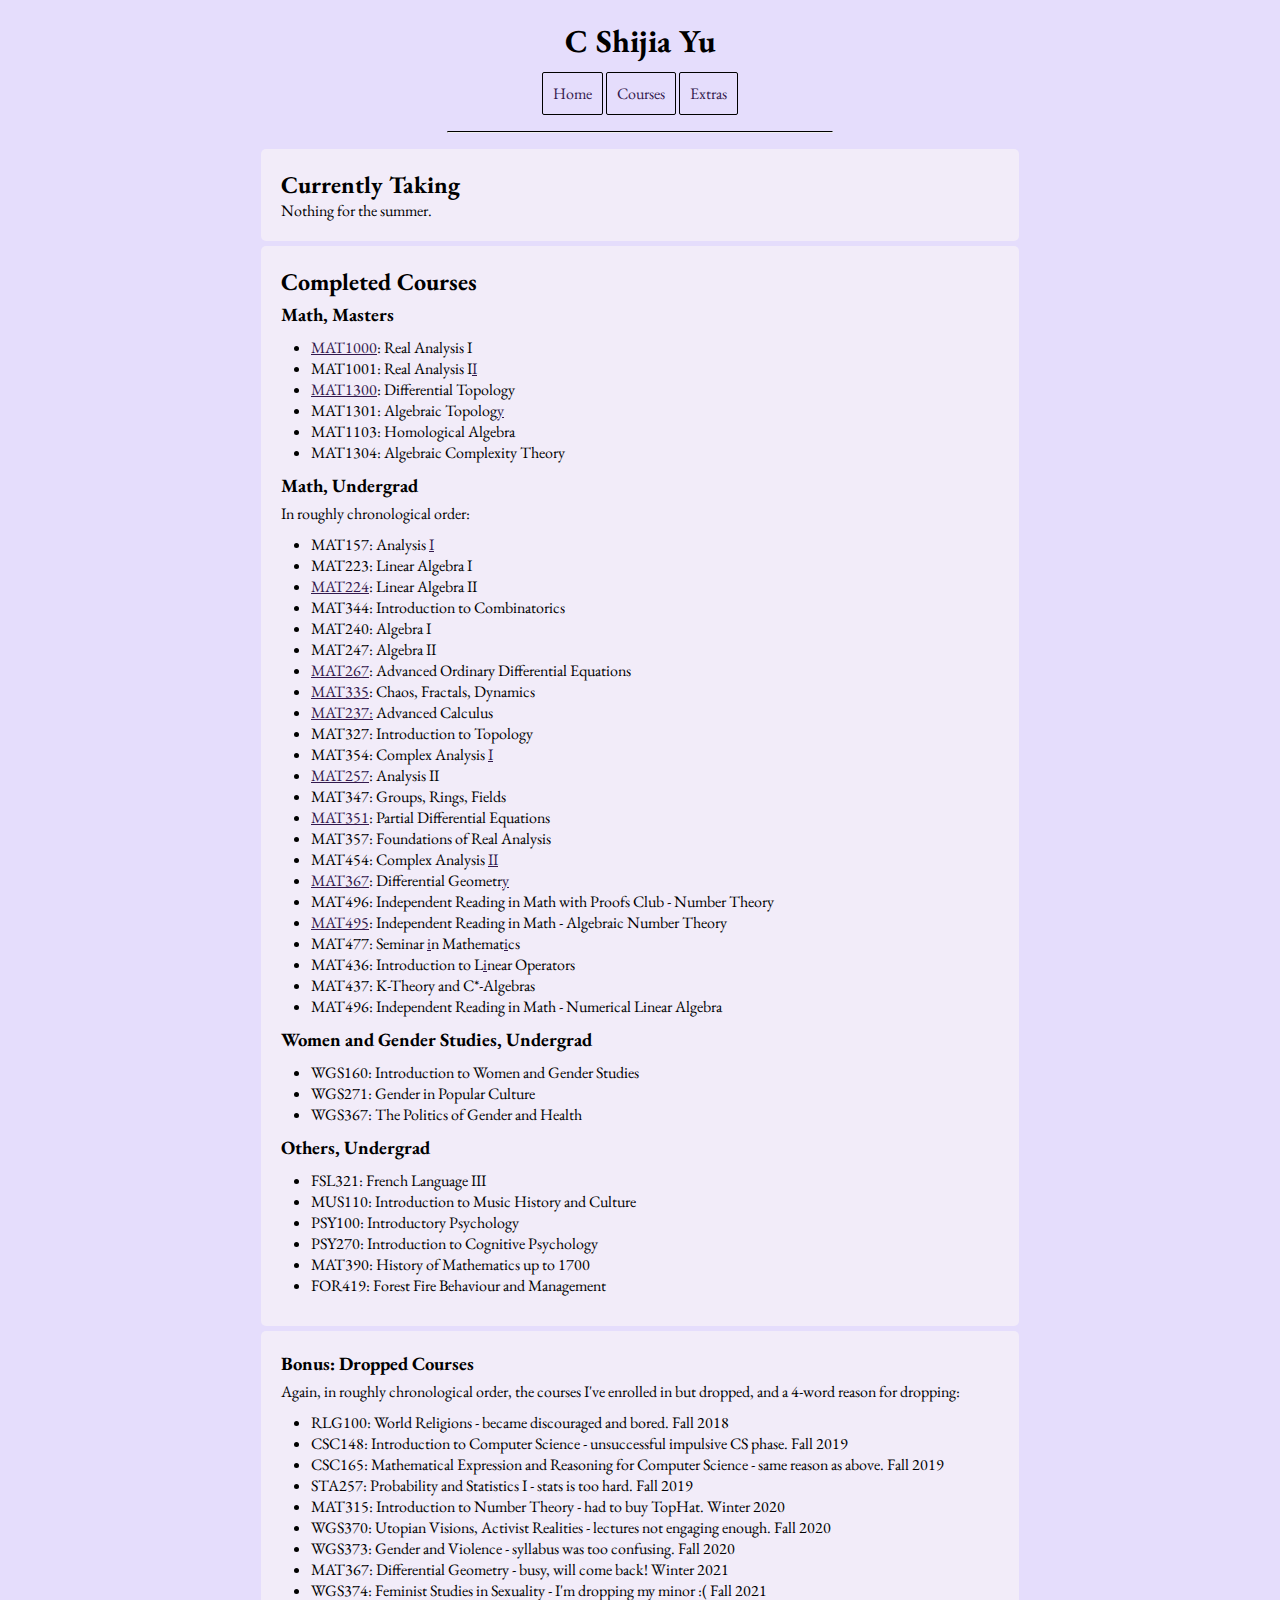
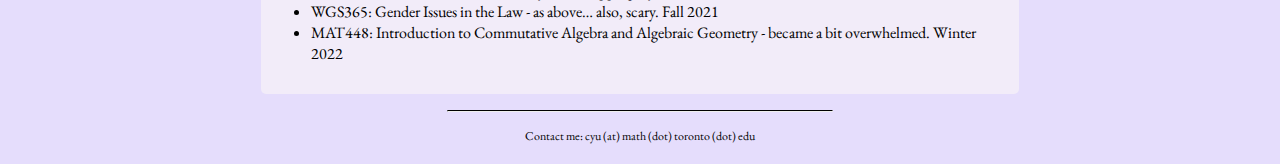
==== courses.html @ fa4fed82 "Create courses.html" ====
<!doctype html>
<!--declare doctype, language, and direction-->
<!-- also, purple -->
<html lang="en-CA" dir="ltr" id="purple">
<head>
    <title>C's Courses</title>
    <!-- set up metedata -->
    <meta charset="utf-8">
    <meta name="description" content="Personal webpage of C Shijia Yu">
    <meta name="author" content="C Shijia Yu">
    <meta name="keywords" content="C, Shijia, Yu">
    <!-- include EB Garamond font -->
    <link rel="preconnect" href="https://fonts.gstatic.com">
    <link href="https://fonts.googleapis.com/css2?family=EB+Garamond:ital,wght@0,400;0,600;1,500&display=swap" rel="stylesheet">
    <!-- include stylesheets; yes, this bitch knows css too -->
    <link rel="stylesheet" type="text/css" href="css/global.css">
</head>
<body>
<!-- include universal header -->
 <header class="global_header">
    <h1 id="main_header">
        C Shijia Yu
    </h1>
    <nav id="main_navigation">
        <ul>
            <li><a href="index.html">Home</a></li>
            <li><a href="courses.html">Courses</a></li>
            <li><a href="extras.html">Extras</a></li>
        </ul>
    </nav>
    <hr id="sep_bar">
    </header>
<main>
    <!-- current courses -->
    <section class="box">
    <h2>Currently Taking</h2>
    <p>Nothing for the summer.</p>
    </section>
    <!-- completed courses -->

    <section class="box">
    <h2 id="courses">Completed Courses</h2>
    <h3>Math, Masters</h3>
    <ul>
        <li><a href="https://www.math.toronto.edu/kzhang/teaching/courses/mat-1000-2020/">MAT1000</a>: Real Analysis I</li>
        <li>MAT1001: Real Analysis I<a href="https://drive.google.com/drive/folders/1SirUmqWJ_5LXY7wv3eq6D_4xUieSqdWY?usp=sharing">I</a></li>
        <li><a href="http://www.math.toronto.edu/mgualt/courses/22-1300/">MAT1300</a>: Differential Topology</li>
        <li>MAT1301: Algebraic Topolog<a href="https://drive.google.com/drive/folders/1PH_O1gRsdrCymuRpgZFiL2IYno3izfiW?usp=sharing">y</a></li>
        <li>MAT1103: Homological Algebra</li>
        <li>MAT1304: Algebraic Complexity Theory</li>
    </ul>
        <h3>Math, Undergrad</h3>
    <p>In roughly chronological order:</p>
    <ul>
        <li>MAT157: Analysis <a href="images/EpsilonDeltaHalloween.jpeg">I</a></li>
        <li>MAT223: Linear Algebra I</li>
        <li><a href="http://www.math.toronto.edu/nhoell/MAT224/">MAT224</a>: Linear Algebra II</li>
        <li>MAT344: Introduction to Combinatorics </li>        
        <li>MAT240: Algebra I</li>
        <li>MAT247: Algebra II</li>
        <li><a href="http://www.math.toronto.edu/mpugh/Teaching/MAT267_20/mat267.html">MAT267</a>: Advanced Ordinary Differential Equations</li>
        <li><a href="https://github.com/siefkenj/2020-MAT-335-webpage">MAT335</a>: Chaos, Fractals, Dynamics</li>
        <li><a href="http://www.math.toronto.edu/courses/mat237y1/20199/contents.html">MAT237:</a> Advanced Calculus</li>
        <li>MAT327: Introduction to Topology</li>
        <li>MAT354: Complex Analysis <a href="https://soundcloud.com/yewlkang/sets/complex-analysis">I</a></li>
        <li><a href="http://drorbn.net/AcademicPensieve/Classes/2021-257-AnalysisII/">MAT257</a>: Analysis II</li>
        <li>MAT347: Groups, Rings, Fields</li>
        <li><a href="http://individual.utoronto.ca/cketterer/mat351">MAT351</a>: Partial Differential Equations</li>
        <li>MAT357: Foundations of Real Analysis</li>
        <li>MAT454: Complex Analysis <a href="http://www.math.tau.ac.il/~ivrii/ComplexAnalysis.pdf">II</a></li>
        <li><a href="https://www.math.toronto.edu/laithy/3672021/index.html">MAT367</a>: Differential Geometr<a href="writings/mat367_notes.pdf">y</a></li>
        <li>MAT496: Independent Reading in Math with Proofs Club - Number Theory</li>
        <li><a href="http://www.math.toronto.edu/~ila/mat415h1f2021.html">MAT495</a>: Independent Reading in Math - Algebraic Number Theory</li>
        <li>MAT477: Seminar <a href="writings/mat477_geomusic.pdf">i</a>n Mathemat<a href="writings/mat477_graphs.pdf">i</a>cs</li>
        <li>MAT436: Introduction to L<a href="writings/mat436_exercises.pdf">i</a>near Operators</li>
	  <li>MAT437: K-Theory and C*-Algebras</li>
        <li>MAT496: Independent Reading in Math - Numerical Linear Algebra</li>
    </ul>
    <h3>Women and Gender Studies, Undergrad</h3>
    <ul>
        <li>WGS160: Introduction to Women and Gender Studies</li>
        <li>WGS271: Gender in Popular Culture</li>
        <li>WGS367: The Politics of Gender and Health</li>
    </ul>
    <h3>Others, Undergrad</h3>
    <ul>
        <li>FSL321: French Language III</li>
        <li>MUS110: Introduction to Music History and Culture</li>
        <li>PSY100: Introductory Psychology </li>
        <li>PSY270: Introduction to Cognitive Psychology</li>
        <li>MAT390: History of Mathematics up to 1700</li>
	  <li>FOR419: Forest Fire Behaviour and Management</li>
    </ul>
    </section>
    <!-- dropped courses -->
    <section class="box">
    <h3 style="margin-top: 0px;">Bonus: Dropped Courses </h3>
    <p>Again, in roughly chronological order, the courses I've enrolled in but dropped, and a 4-word reason for dropping:</p>
    <ul>
        <li>RLG100: World Religions - became discouraged and bored. Fall 2018</li>
        <li>CSC148: Introduction to Computer Science - unsuccessful impulsive CS phase. Fall 2019</li>
        <li>CSC165: Mathematical Expression and Reasoning for Computer Science - same reason as above. Fall 2019</li>
        <li>STA257: Probability and Statistics I - stats is too hard. Fall 2019</li>
        <li>MAT315: Introduction to Number Theory - had to buy TopHat. Winter 2020</li>
        <li>WGS370: Utopian Visions, Activist Realities - lectures not engaging enough. Fall 2020</li>
        <li>WGS373: Gender and Violence - syllabus was too confusing. Fall 2020</li>
        <li>MAT367: Differential Geometry - busy, will come back! Winter 2021</li>
        <li>WGS374: Feminist Studies in Sexuality - I'm dropping my minor :( Fall 2021</li>
        <li>WGS365: Gender Issues in the Law - as above… also, scary. Fall 2021</li>
        <li>MAT448: Introduction to Commutative Algebra and Algebraic Geometry - became a bit overwhelmed. Winter 2022</li>
    </ul>
    </section>
</main>
<!-- include universal footer -->
<footer id="global_footer">
<hr id="sep_bar">
<ul>
    <li>Contact me: </li>
    <li>cyu (at) math (dot) toronto (dot) edu</li>
</ul>
</footer>
</body>
</html>
---- css/global.css ----
/* Format the header */
#main_header, #main_navigation ul {
  text-align: center;
  margin: 0;
  padding: 0;
}

/* Header separation bar */
/* #header_separation {
  display: block;
  border-top: 1px solid #000000;
  margin: 1em 0;
  padding: 0;
}
*/

/* Make the navigation list horizontal and boxed */
#main_navigation ul li {
  display: inline-block;
  list-style-type: none;
  border: 1px solid black;
  margin: 0;
  margin-top: 10px;
  padding: 0;
  border-radius: 2px
}

/* Makes the whole link boxes clickable & remove underline */
#main_navigation a {
  display: inline-block;
  margin: 0 auto;
  padding:10px 10px;
  text-decoration: none;
}


/* Format the Footer */
#global_footer {
  text-align: center;
  font-size: 12px;
  color: #000000;
}

#global_footer ul {
  margin: 0;
  padding: 0;
}

#global_footer ul li {
  display: inline;
  list-style-type: none;
}

/* Make sure the networking icon images are the right size and alignment */
.networking_image {
  vertical-align: middle;
  height: 24px;
  width: 24px;
}

/* Footer separation bar */
/* 
#footer_separation {
  display: block;
  border: 0;
  background-color: HSL(220, 16%, 15%);
  height: 1px;
  margin: 2em 20% 1em 20%;
  padding: 0;
}
*/

/* Separation bar for both header and footer */
#sep_bar {
  width: 50%;
  margin: auto;
  margin-top: 16px;
  margin-bottom: 16px;
  border-top: 1px solid #000000;
  background-color: #000000;
}


/* Styling for Every Page */
body {
  margin: 20px 20%;
  padding: 0px;
  color: #000000;
  font-family: "EB Garamond", serif;
}

.box {
      margin: 5px;
      padding: 20px;
      border-radius: 5px;
      box-sizing: border-box;
    }

/* tweak box properties of different elements */
h2, p {
  margin: 0px;
}
h3 {
  margin-top: 5px;
  margin-bottom: 5px;
}
ul {
  margin: 10px;
  padding-left: 20px;
}


/* Giving separate colours to each page */
#pink {
  background-color: #ffe6e6;
}
#pink .box{
  background-color: #fff0f4; 
}
#pink a {
  color: #4d0000;
}
#purple {
  background-color: #E5DDFC;
}
#purple .box{
  background-color: #f2ecf9; 
}
#purple a {
  color: #33194d;
}
#blue {
  background-color: #ccd9ff;
}
#blue .box{
  background-color: #e6ecff; 
}
#blue a {
  color: #00004d;
}
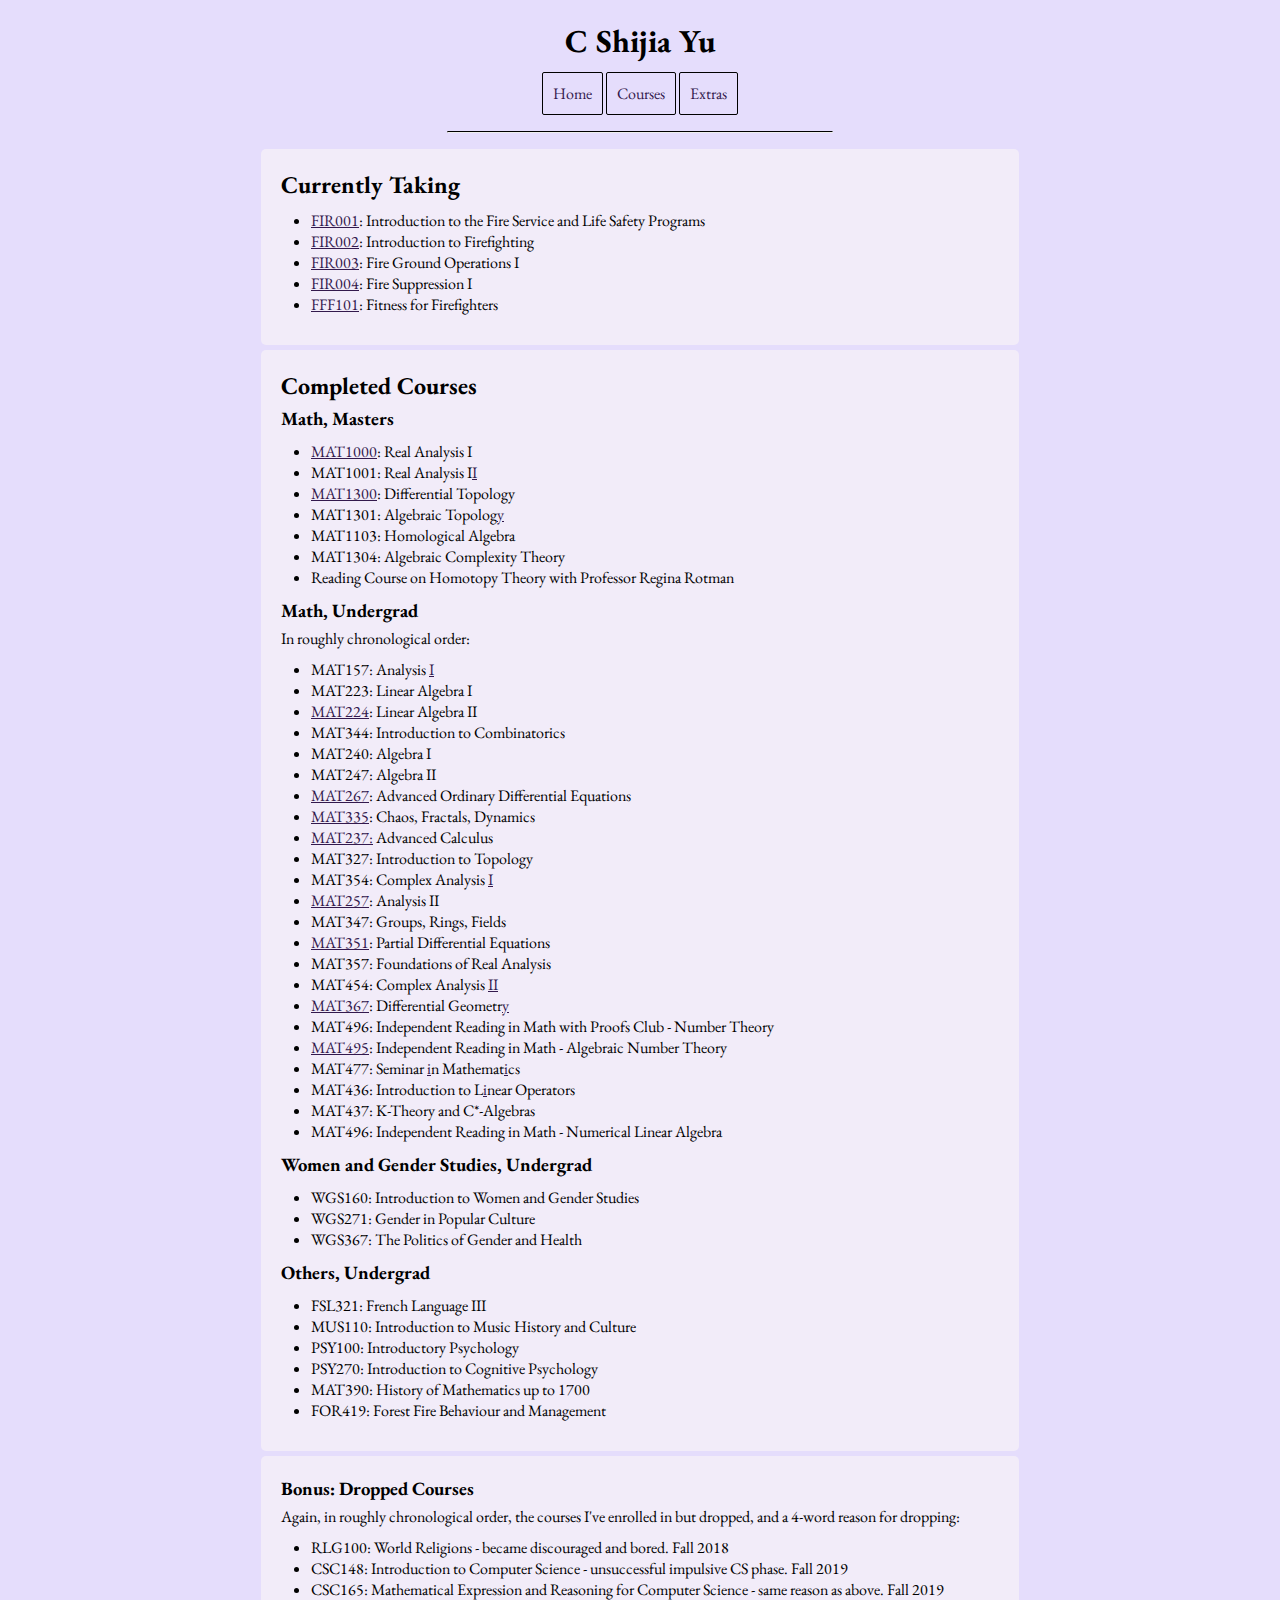
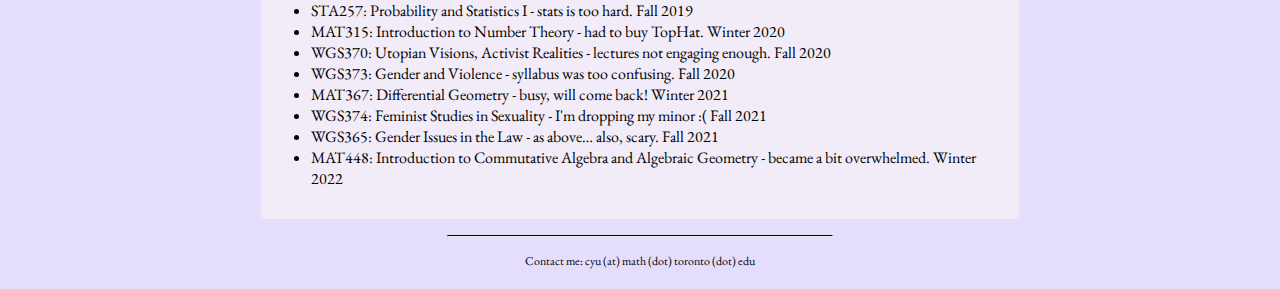
==== commit 553900a3: "Added fire info, fixed nathan links" ====
--- a/courses.html
+++ b/courses.html
@@ -34,7 +34,13 @@
     <!-- current courses -->
     <section class="box">
     <h2>Currently Taking</h2>
-    <p>Nothing for the summer.</p>
+    <ul>
+        <li><a href="https://www.senecacollege.ca/ssos/find/FIR001/current/ce">FIR001</a>: Introduction to the Fire Service and Life Safety Programs</li>
+        <li><a href="https://www.senecacollege.ca/ssos/find/FIR002/current/ce">FIR002</a>: Introduction to Firefighting</li>
+        <li><a href="https://www.senecacollege.ca/ssos/find/FIR003/current/ce">FIR003</a>: Fire Ground Operations I</li>
+        <li><a href="https://www.senecacollege.ca/ssos/find/FIR004/current/ce">FIR004</a>: Fire Suppression I</li>
+        <li><a href="https://www.senecacollege.ca/ssos/find/FFF101/current/ce">FFF101</a>: Fitness for Firefighters</li>
+    </ul>
     </section>
     <!-- completed courses -->
 
@@ -48,6 +54,7 @@
         <li>MAT1301: Algebraic Topolog<a href="https://drive.google.com/drive/folders/1PH_O1gRsdrCymuRpgZFiL2IYno3izfiW?usp=sharing">y</a></li>
         <li>MAT1103: Homological Algebra</li>
         <li>MAT1304: Algebraic Complexity Theory</li>
+        <li>Reading Course on Homotopy Theory with Professor Regina Rotman</li>
     </ul>
         <h3>Math, Undergrad</h3>
     <p>In roughly chronological order:</p>
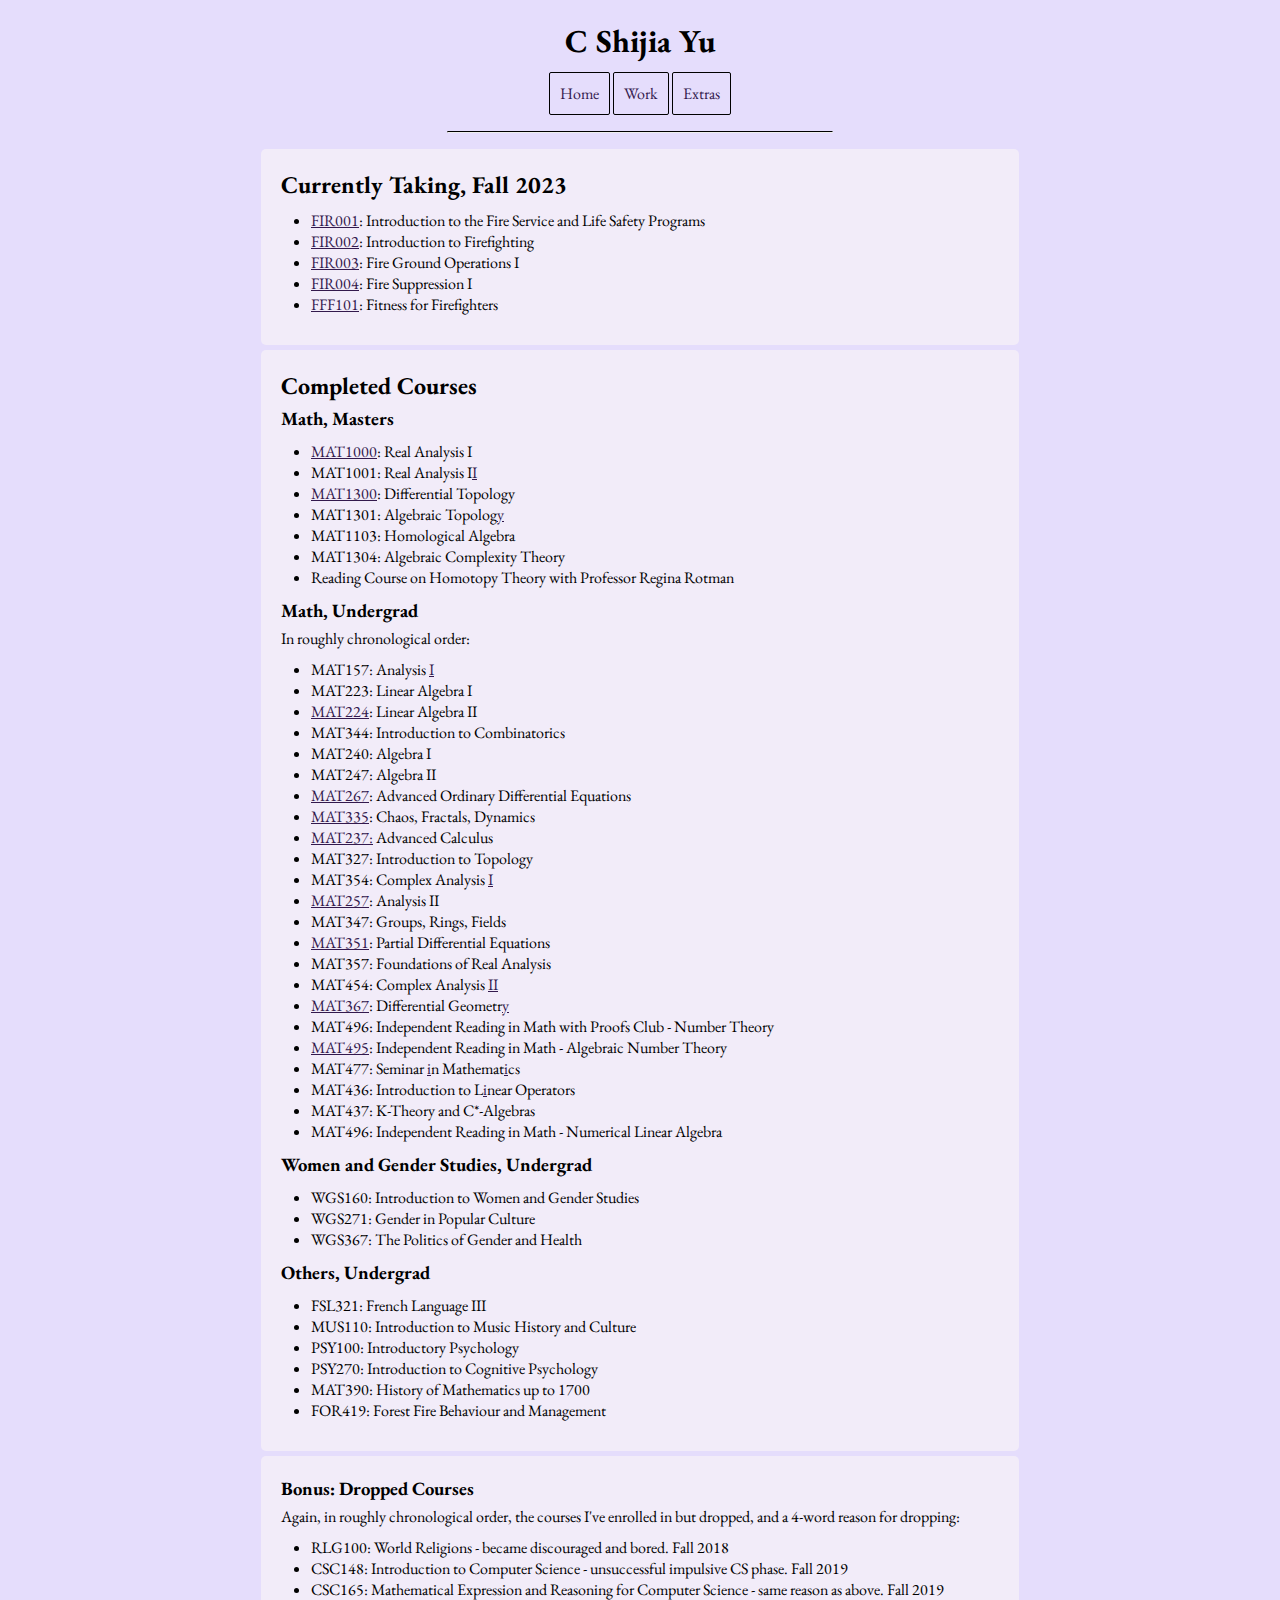
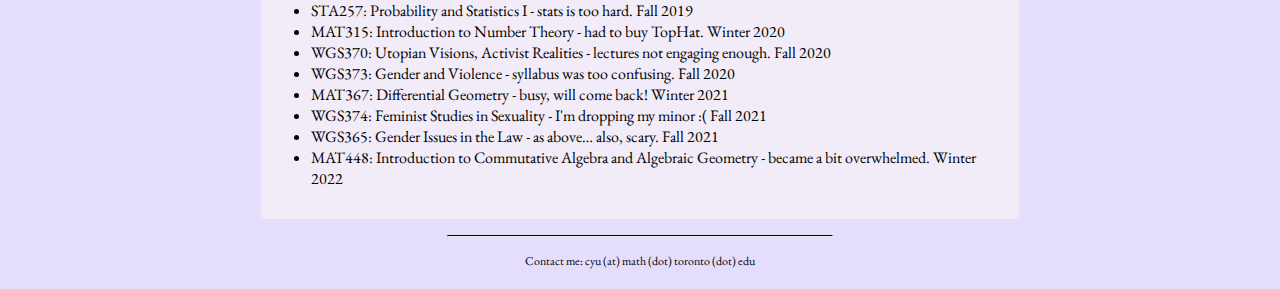
==== commit bd905204: "Rearranged information, added second page" ====
--- a/courses.html
+++ b/courses.html
@@ -24,7 +24,7 @@
     <nav id="main_navigation">
         <ul>
             <li><a href="index.html">Home</a></li>
-            <li><a href="courses.html">Courses</a></li>
+            <li><a href="work.html">Work</a></li>
             <li><a href="extras.html">Extras</a></li>
         </ul>
     </nav>
@@ -33,7 +33,7 @@
 <main>
     <!-- current courses -->
     <section class="box">
-    <h2>Currently Taking</h2>
+    <h2>Currently Taking, Fall 2023</h2>
     <ul>
         <li><a href="https://www.senecacollege.ca/ssos/find/FIR001/current/ce">FIR001</a>: Introduction to the Fire Service and Life Safety Programs</li>
         <li><a href="https://www.senecacollege.ca/ssos/find/FIR002/current/ce">FIR002</a>: Introduction to Firefighting</li>
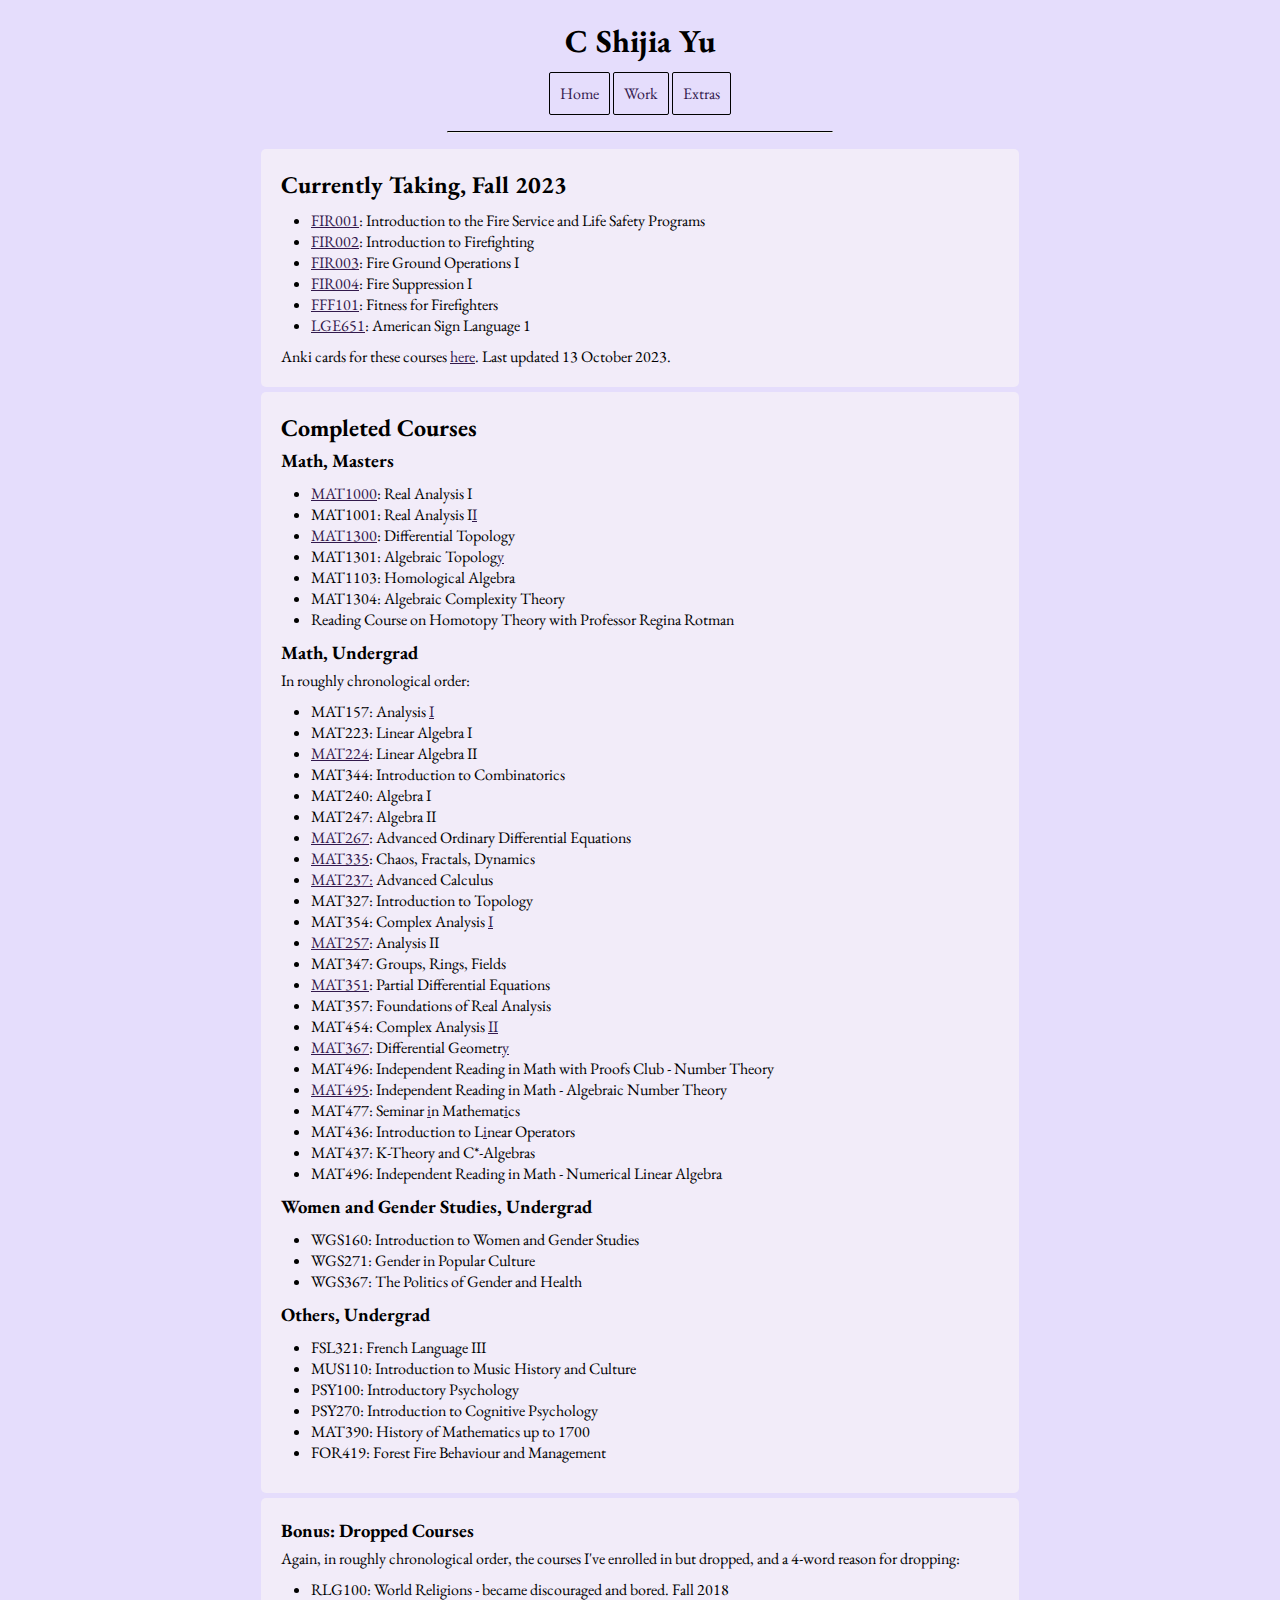
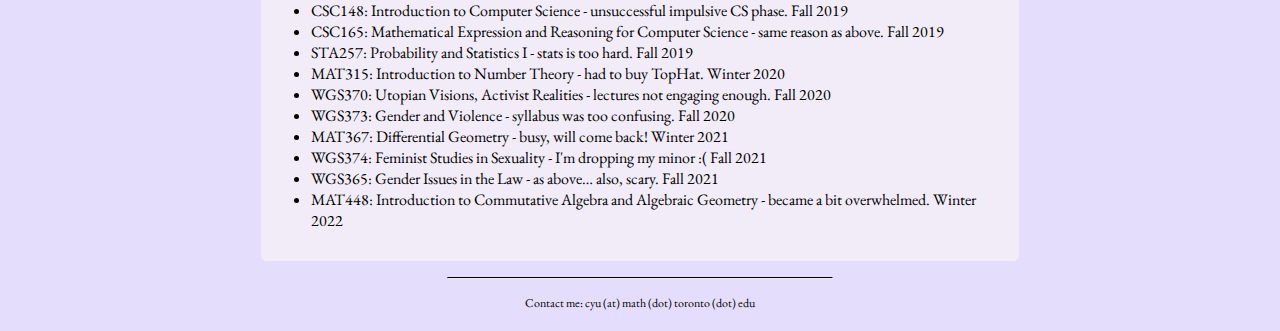
==== commit 8fffbba6: "Added link to anki cards" ====
--- a/courses.html
+++ b/courses.html
@@ -40,6 +40,9 @@
         <li><a href="https://www.senecacollege.ca/ssos/find/FIR003/current/ce">FIR003</a>: Fire Ground Operations I</li>
         <li><a href="https://www.senecacollege.ca/ssos/find/FIR004/current/ce">FIR004</a>: Fire Suppression I</li>
         <li><a href="https://www.senecacollege.ca/ssos/find/FFF101/current/ce">FFF101</a>: Fitness for Firefighters</li>
+        <li><a href="https://www.senecacollege.ca/ssos/find/LGE651/current/ce">LGE651</a>: American Sign Language 1</li>
+    </ul>
+    <p>Anki cards for these courses <a href="https://drive.google.com/drive/folders/1fi_HbduENBKtjMVKZiLO4XAC4bFgEgTQ?usp=sharing">here</a>. Last updated 13 October 2023.</p>
     </ul>
     </section>
     <!-- completed courses -->
--- a/css/global.css
+++ b/css/global.css
@@ -1,140 +1,151 @@
-/* Format the header */
-#main_header, #main_navigation ul {
-  text-align: center;
-  margin: 0;
-  padding: 0;
-}
-
-/* Header separation bar */
-/* #header_separation {
-  display: block;
-  border-top: 1px solid #000000;
-  margin: 1em 0;
-  padding: 0;
-}
-*/
-
-/* Make the navigation list horizontal and boxed */
-#main_navigation ul li {
-  display: inline-block;
-  list-style-type: none;
-  border: 1px solid black;
-  margin: 0;
-  margin-top: 10px;
-  padding: 0;
-  border-radius: 2px
-}
-
-/* Makes the whole link boxes clickable & remove underline */
-#main_navigation a {
-  display: inline-block;
-  margin: 0 auto;
-  padding:10px 10px;
-  text-decoration: none;
-}
-
-
-/* Format the Footer */
-#global_footer {
-  text-align: center;
-  font-size: 12px;
-  color: #000000;
-}
-
-#global_footer ul {
-  margin: 0;
-  padding: 0;
-}
-
-#global_footer ul li {
-  display: inline;
-  list-style-type: none;
-}
-
-/* Make sure the networking icon images are the right size and alignment */
-.networking_image {
-  vertical-align: middle;
-  height: 24px;
-  width: 24px;
-}
-
-/* Footer separation bar */
-/* 
-#footer_separation {
-  display: block;
-  border: 0;
-  background-color: HSL(220, 16%, 15%);
-  height: 1px;
-  margin: 2em 20% 1em 20%;
-  padding: 0;
-}
-*/
-
-/* Separation bar for both header and footer */
-#sep_bar {
-  width: 50%;
-  margin: auto;
-  margin-top: 16px;
-  margin-bottom: 16px;
-  border-top: 1px solid #000000;
-  background-color: #000000;
-}
-
-
-/* Styling for Every Page */
-body {
-  margin: 20px 20%;
-  padding: 0px;
-  color: #000000;
-  font-family: "EB Garamond", serif;
-}
-
-.box {
-      margin: 5px;
-      padding: 20px;
-      border-radius: 5px;
-      box-sizing: border-box;
-    }
-
-/* tweak box properties of different elements */
-h2, p {
-  margin: 0px;
-}
-h3 {
-  margin-top: 5px;
-  margin-bottom: 5px;
-}
-ul {
-  margin: 10px;
-  padding-left: 20px;
-}
-
-
-/* Giving separate colours to each page */
-#pink {
-  background-color: #ffe6e6;
-}
-#pink .box{
-  background-color: #fff0f4; 
-}
-#pink a {
-  color: #4d0000;
-}
-#purple {
-  background-color: #E5DDFC;
-}
-#purple .box{
-  background-color: #f2ecf9; 
-}
-#purple a {
-  color: #33194d;
-}
-#blue {
-  background-color: #ccd9ff;
-}
-#blue .box{
-  background-color: #e6ecff; 
-}
-#blue a {
-  color: #00004d;
-}
+/* Format the header */
+#main_header, #main_navigation ul {
+  text-align: center;
+  margin: 0;
+  padding: 0;
+}
+
+/* Header separation bar */
+/* #header_separation {
+  display: block;
+  border-top: 1px solid #000000;
+  margin: 1em 0;
+  padding: 0;
+}
+*/
+
+/* Make the navigation list horizontal and boxed */
+#main_navigation ul li {
+  display: inline-block;
+  list-style-type: none;
+  border: 1px solid black;
+  margin: 0;
+  margin-top: 10px;
+  padding: 0;
+  border-radius: 2px
+}
+
+/* Makes the whole link boxes clickable & remove underline */
+#main_navigation a {
+  display: inline-block;
+  margin: 0 auto;
+  padding:10px 10px;
+  text-decoration: none;
+}
+
+
+/* Format the Footer */
+#global_footer {
+  text-align: center;
+  font-size: 12px;
+  color: #000000;
+}
+
+#global_footer ul {
+  margin: 0;
+  padding: 0;
+}
+
+#global_footer ul li {
+  display: inline;
+  list-style-type: none;
+}
+
+/* Make sure the networking icon images are the right size and alignment */
+.networking_image {
+  vertical-align: middle;
+  height: 24px;
+  width: 24px;
+}
+
+/* Footer separation bar */
+/* 
+#footer_separation {
+  display: block;
+  border: 0;
+  background-color: HSL(220, 16%, 15%);
+  height: 1px;
+  margin: 2em 20% 1em 20%;
+  padding: 0;
+}
+*/
+
+/* Separation bar for both header and footer */
+#sep_bar {
+  width: 50%;
+  margin: auto;
+  margin-top: 16px;
+  margin-bottom: 16px;
+  border-top: 1px solid #000000;
+  background-color: #000000;
+}
+
+
+/* Styling for Every Page */
+body {
+  margin: 20px 20%;
+  padding: 0px;
+  color: #000000;
+  font-family: "EB Garamond", serif;
+}
+
+.box {
+      margin: 5px;
+      padding: 20px;
+      border-radius: 5px;
+      box-sizing: border-box;
+    }
+
+.smallerbox {
+  margin: 40px;
+  padding: 30px;
+  border-radius: 10px;
+  box-sizing: border-box;
+}
+/* the smallerbox was created to draw attention from the bigger boxes */
+    
+/* tweak box properties of different elements */
+h2, p {
+  margin: 0px;
+}
+h3 {
+  margin-top: 5px;
+  margin-bottom: 5px;
+}
+ul {
+  margin: 10px;
+  padding-left: 20px;
+}
+
+
+/* Giving separate colours to each page */
+#pink {
+  background-color: #ffe6e6;
+}
+#pink .box{
+  background-color: #fff0f4; 
+}
+#pink .smallerbox{
+  background-color: #fff0f4; 
+}
+#pink a {
+  color: #4d0000;
+}
+#purple {
+  background-color: #E5DDFC;
+}
+#purple .box{
+  background-color: #f2ecf9; 
+}
+#purple a {
+  color: #33194d;
+}
+#blue {
+  background-color: #ccd9ff;
+}
+#blue .box{
+  background-color: #e6ecff; 
+}
+#blue a {
+  color: #00004d;
+}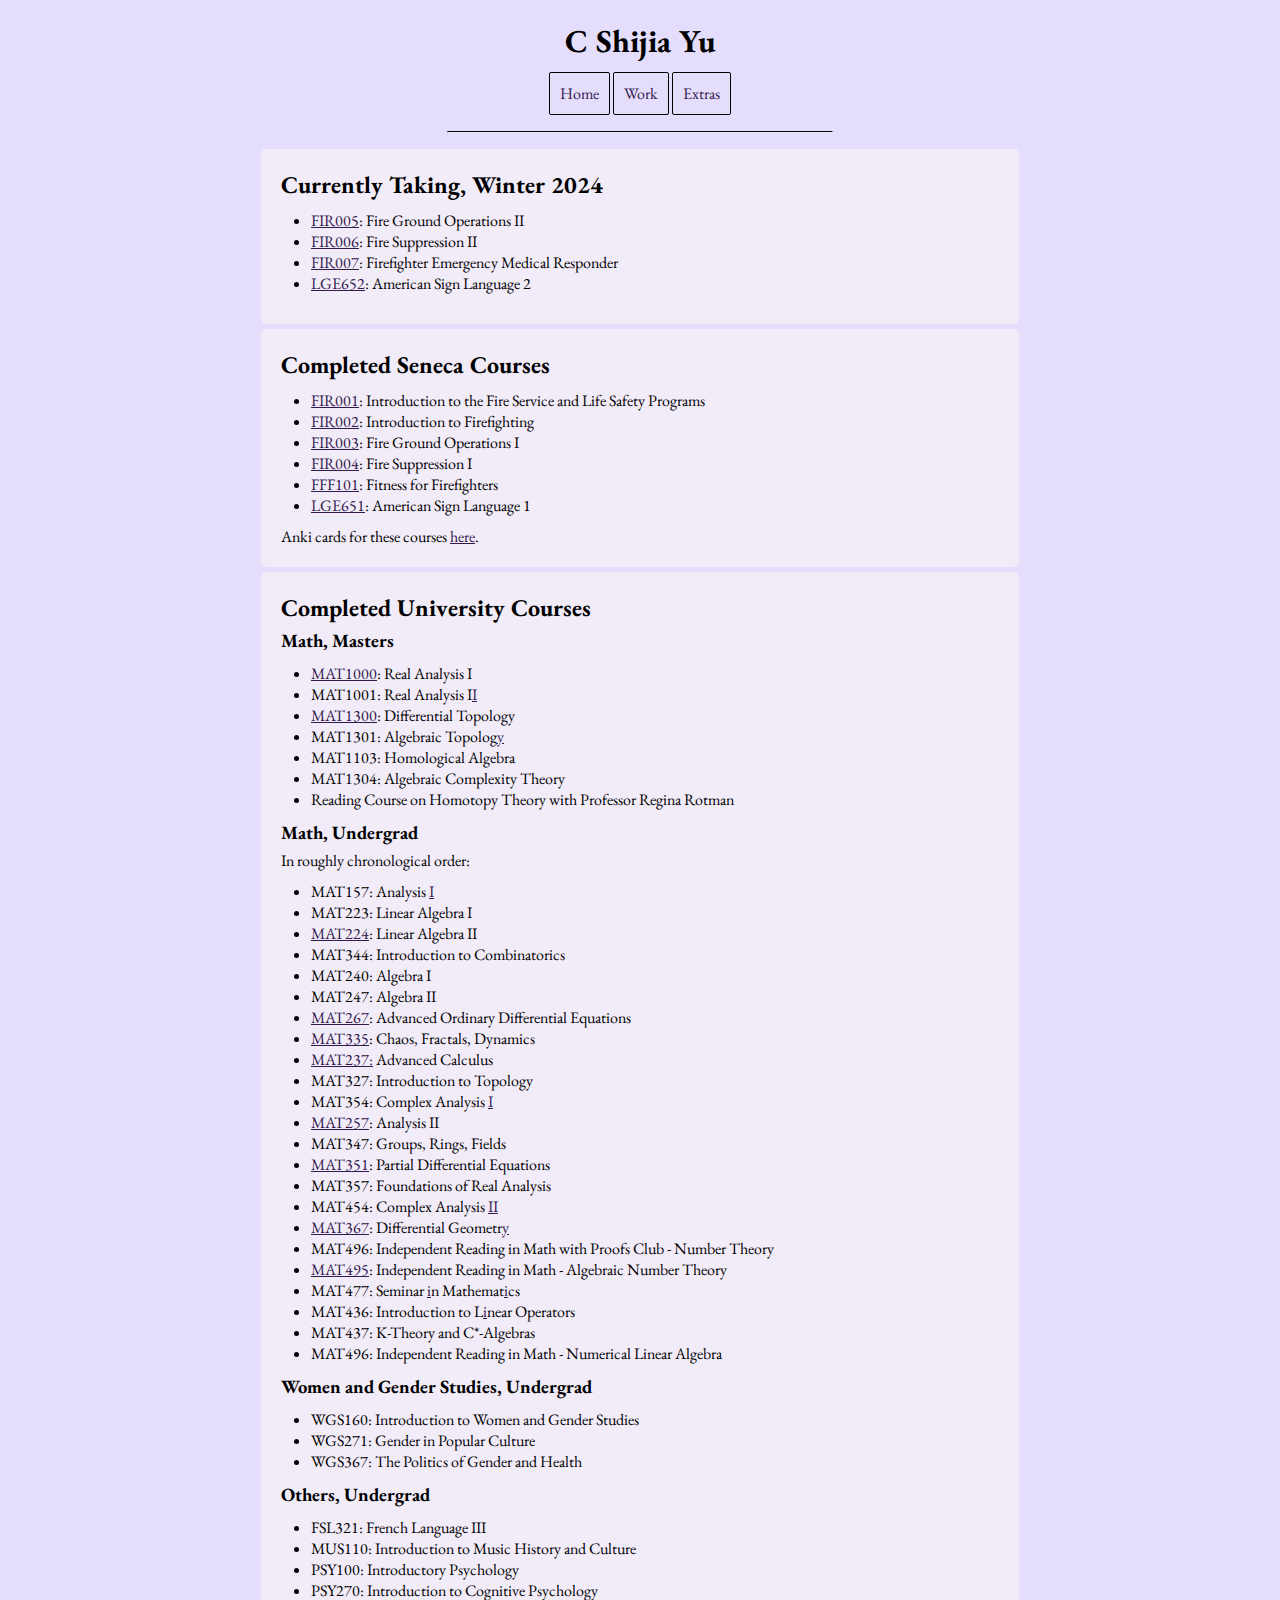
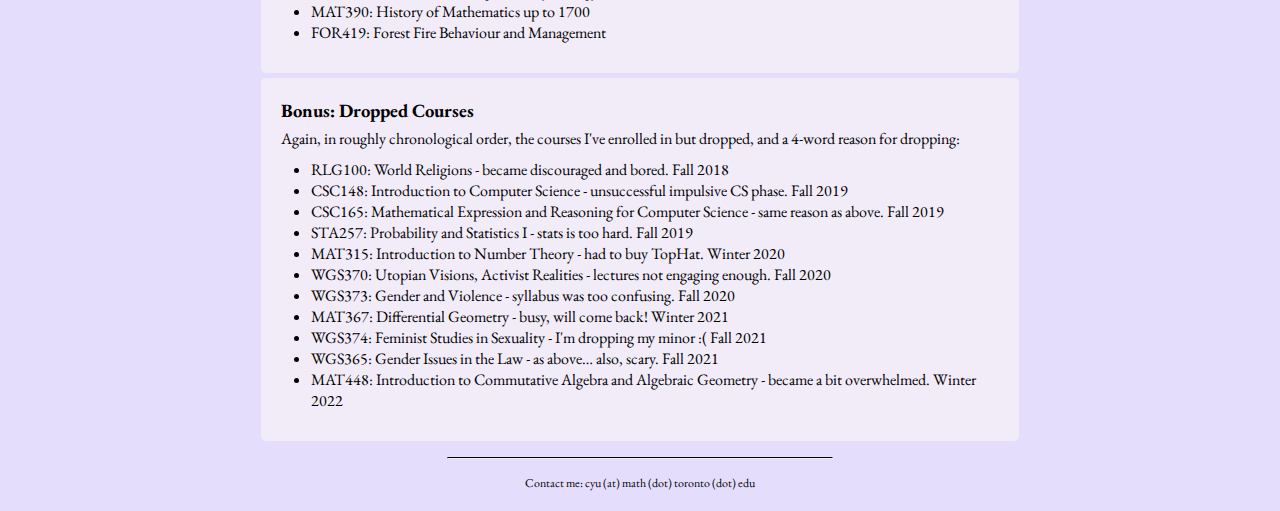
==== commit a64b32d8: "Add files via upload" ====
--- a/courses.html
+++ b/courses.html
@@ -33,22 +33,35 @@
 <main>
     <!-- current courses -->
     <section class="box">
-    <h2>Currently Taking, Fall 2023</h2>
+    <h2>Currently Taking, Winter 2024</h2>
     <ul>
-        <li><a href="https://www.senecacollege.ca/ssos/find/FIR001/current/ce">FIR001</a>: Introduction to the Fire Service and Life Safety Programs</li>
-        <li><a href="https://www.senecacollege.ca/ssos/find/FIR002/current/ce">FIR002</a>: Introduction to Firefighting</li>
-        <li><a href="https://www.senecacollege.ca/ssos/find/FIR003/current/ce">FIR003</a>: Fire Ground Operations I</li>
-        <li><a href="https://www.senecacollege.ca/ssos/find/FIR004/current/ce">FIR004</a>: Fire Suppression I</li>
-        <li><a href="https://www.senecacollege.ca/ssos/find/FFF101/current/ce">FFF101</a>: Fitness for Firefighters</li>
-        <li><a href="https://www.senecacollege.ca/ssos/find/LGE651/current/ce">LGE651</a>: American Sign Language 1</li>
+        <li><a href="https://www.senecacollege.ca/ssos/find/FIR005/current/ce">FIR005</a>: Fire Ground Operations II</li>
+        <li><a href="https://www.senecacollege.ca/ssos/find/FIR006/current/ce">FIR006</a>: Fire Suppression II</li>
+        <li><a href="https://www.senecacollege.ca/ssos/find/FIR007/current/ce">FIR007</a>: Firefighter Emergency Medical Responder</li>
+        <li><a href="https://www.senecacollege.ca/ssos/find/LGE652/current/ce">LGE652</a>: American Sign Language 2</li>
     </ul>
-    <p>Anki cards for these courses <a href="https://drive.google.com/drive/folders/1fi_HbduENBKtjMVKZiLO4XAC4bFgEgTQ?usp=sharing">here</a>. Last updated 13 October 2023.</p>
+    <!-- <p>Anki cards for these courses <a href="https://drive.google.com/drive/folders/1fi_HbduENBKtjMVKZiLO4XAC4bFgEgTQ?usp=sharing">here</a>. Last updated 13 October 2023.</p> -->
     </ul>
     </section>
-    <!-- completed courses -->
+
+    <!-- seneca courses -->
+    <section class="box">
+        <h2>Completed Seneca Courses</h2>
+        <ul>
+            <li><a href="https://www.senecacollege.ca/ssos/find/FIR001/current/ce">FIR001</a>: Introduction to the Fire Service and Life Safety Programs</li>
+            <li><a href="https://www.senecacollege.ca/ssos/find/FIR002/current/ce">FIR002</a>: Introduction to Firefighting</li>
+            <li><a href="https://www.senecacollege.ca/ssos/find/FIR003/current/ce">FIR003</a>: Fire Ground Operations I</li>
+            <li><a href="https://www.senecacollege.ca/ssos/find/FIR004/current/ce">FIR004</a>: Fire Suppression I</li>
+            <li><a href="https://www.senecacollege.ca/ssos/find/FFF101/current/ce">FFF101</a>: Fitness for Firefighters</li>
+            <li><a href="https://www.senecacollege.ca/ssos/find/LGE651/current/ce">LGE651</a>: American Sign Language 1</li>
+        </ul>
+        <p>Anki cards for these courses <a href="https://drive.google.com/drive/folders/1fi_HbduENBKtjMVKZiLO4XAC4bFgEgTQ?usp=sharing">here</a>.</p>
+        </ul>
+        </section>
+    <!-- uni courses -->
 
     <section class="box">
-    <h2 id="courses">Completed Courses</h2>
+    <h2 id="courses">Completed University Courses</h2>
     <h3>Math, Masters</h3>
     <ul>
         <li><a href="https://www.math.toronto.edu/kzhang/teaching/courses/mat-1000-2020/">MAT1000</a>: Real Analysis I</li>
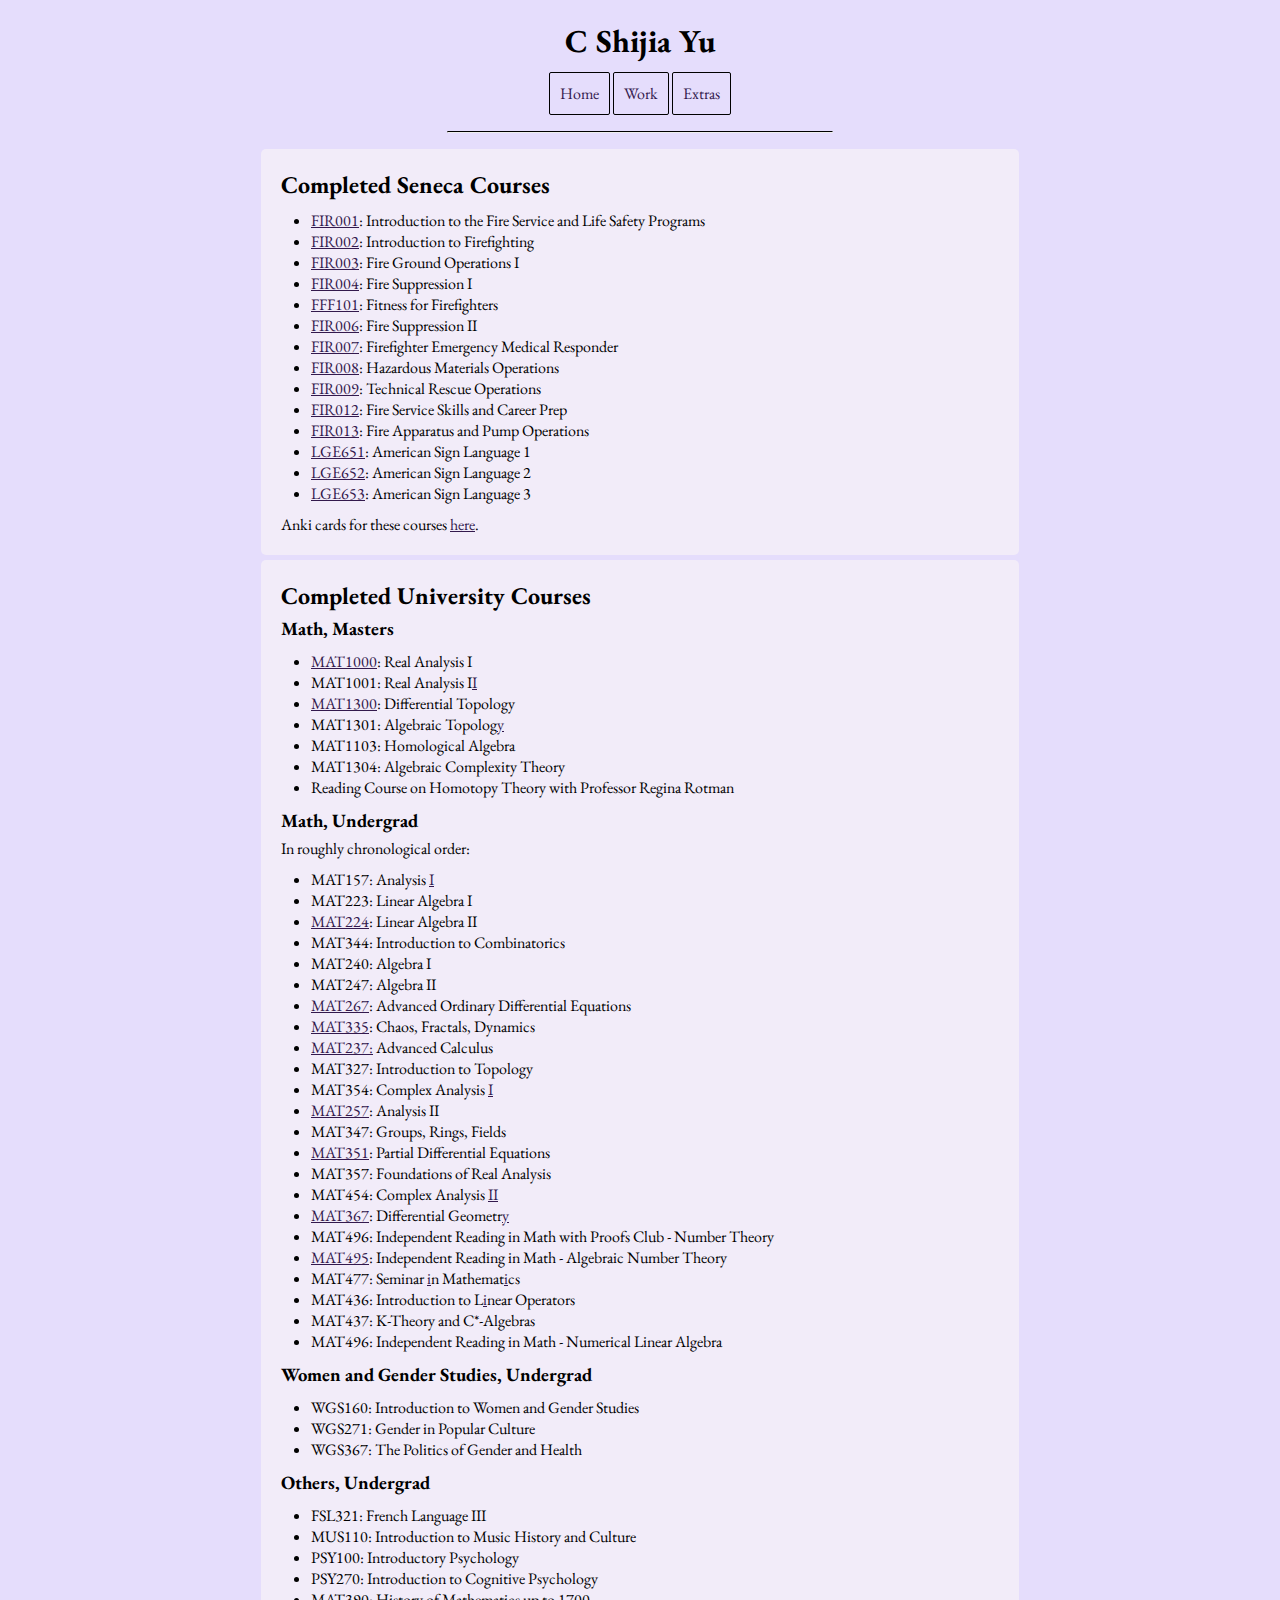
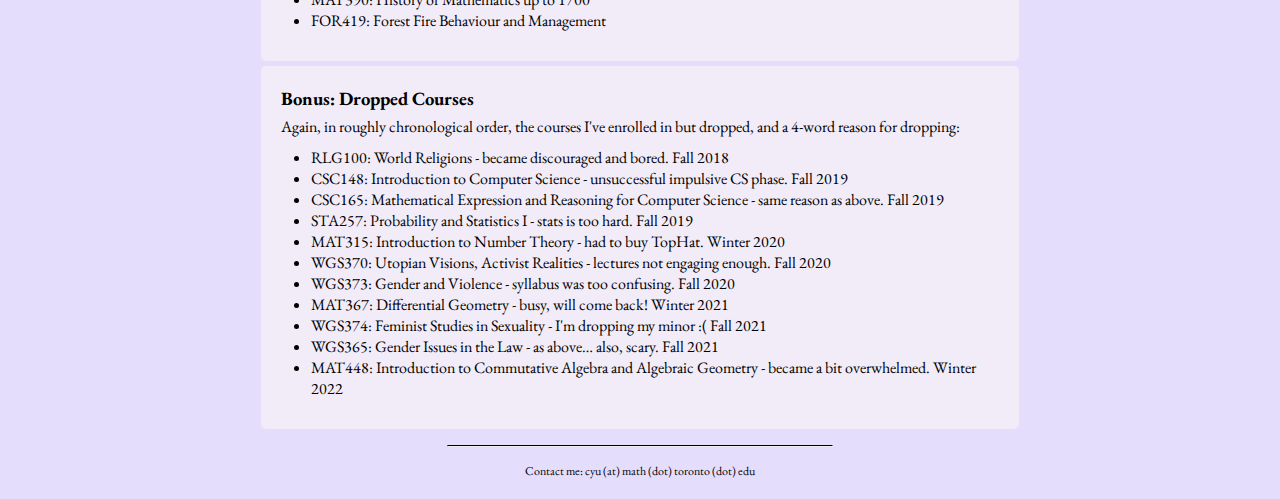
==== commit 6a0ad643: "completed list of courses" ====
--- a/courses.html
+++ b/courses.html
@@ -12,6 +12,8 @@
     <!-- include EB Garamond font -->
     <link rel="preconnect" href="https://fonts.gstatic.com">
     <link href="https://fonts.googleapis.com/css2?family=EB+Garamond:ital,wght@0,400;0,600;1,500&display=swap" rel="stylesheet">
+    <!-- include favicon -->
+	<link rel="icon" type="image/x-icon" href="images/favicon.ico">
     <!-- include stylesheets; yes, this bitch knows css too -->
     <link rel="stylesheet" type="text/css" href="css/global.css">
 </head>
@@ -32,17 +34,7 @@
     </header>
 <main>
     <!-- current courses -->
-    <section class="box">
-    <h2>Currently Taking, Winter 2024</h2>
-    <ul>
-        <li><a href="https://www.senecacollege.ca/ssos/find/FIR005/current/ce">FIR005</a>: Fire Ground Operations II</li>
-        <li><a href="https://www.senecacollege.ca/ssos/find/FIR006/current/ce">FIR006</a>: Fire Suppression II</li>
-        <li><a href="https://www.senecacollege.ca/ssos/find/FIR007/current/ce">FIR007</a>: Firefighter Emergency Medical Responder</li>
-        <li><a href="https://www.senecacollege.ca/ssos/find/LGE652/current/ce">LGE652</a>: American Sign Language 2</li>
-    </ul>
-    <!-- <p>Anki cards for these courses <a href="https://drive.google.com/drive/folders/1fi_HbduENBKtjMVKZiLO4XAC4bFgEgTQ?usp=sharing">here</a>. Last updated 13 October 2023.</p> -->
-    </ul>
-    </section>
+    <!-- jk haha I'm not in school anymore so this whole section has been deleted -->
 
     <!-- seneca courses -->
     <section class="box">
@@ -53,7 +45,15 @@
             <li><a href="https://www.senecacollege.ca/ssos/find/FIR003/current/ce">FIR003</a>: Fire Ground Operations I</li>
             <li><a href="https://www.senecacollege.ca/ssos/find/FIR004/current/ce">FIR004</a>: Fire Suppression I</li>
             <li><a href="https://www.senecacollege.ca/ssos/find/FFF101/current/ce">FFF101</a>: Fitness for Firefighters</li>
+            <li><a href="https://www.senecacollege.ca/ssos/find/FIR006/current/ce">FIR006</a>: Fire Suppression II</li>
+            <li><a href="https://www.senecacollege.ca/ssos/find/FIR007/current/ce">FIR007</a>: Firefighter Emergency Medical Responder</li>
+            <li><a href="https://www.senecacollege.ca/ssos/find/FIR006/current/ce">FIR008</a>: Hazardous Materials Operations</li>
+            <li><a href="https://www.senecacollege.ca/ssos/find/FIR007/current/ce">FIR009</a>: Technical Rescue Operations</li>
+            <li><a href="https://www.senecacollege.ca/ssos/find/FIR006/current/ce">FIR012</a>: Fire Service Skills and Career Prep</li>
+            <li><a href="https://www.senecacollege.ca/ssos/find/FIR007/current/ce">FIR013</a>: Fire Apparatus and Pump Operations</li>
             <li><a href="https://www.senecacollege.ca/ssos/find/LGE651/current/ce">LGE651</a>: American Sign Language 1</li>
+            <li><a href="https://www.senecacollege.ca/ssos/find/LGE652/current/ce">LGE652</a>: American Sign Language 2</li>
+            <li><a href="https://www.senecacollege.ca/ssos/find/LGE652/current/ce">LGE653</a>: American Sign Language 3</li>
         </ul>
         <p>Anki cards for these courses <a href="https://drive.google.com/drive/folders/1fi_HbduENBKtjMVKZiLO4XAC4bFgEgTQ?usp=sharing">here</a>.</p>
         </ul>
